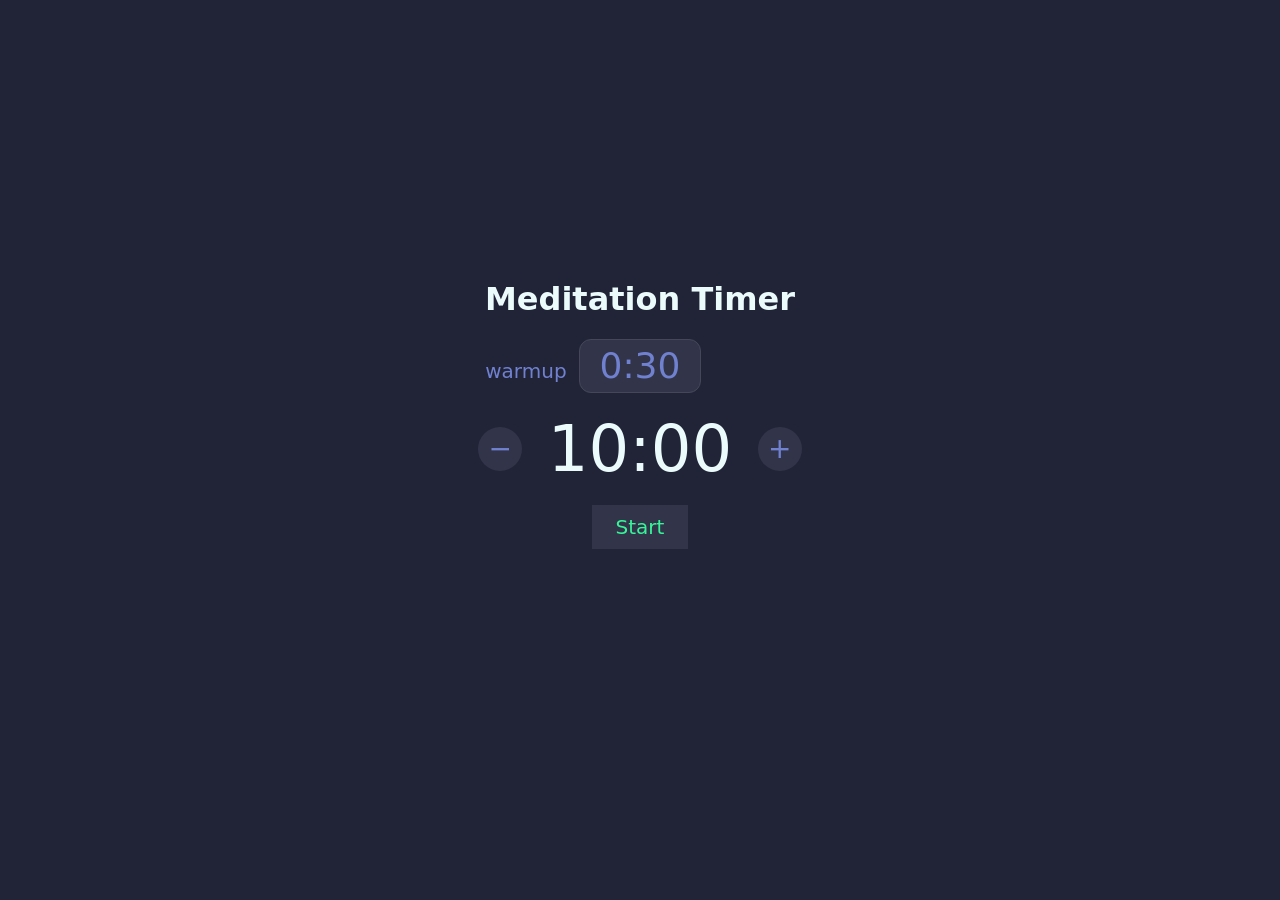
==== docs/index.html @ ce596954 "fixed a timer drift" ====
<!doctype html>
<html lang="en">

<head>
  <meta charset="utf-8">
  <meta name="viewport" content="width=device-width, initial-scale=1, viewport-fit=cover">
  <title>Timer</title>

  <!-- PWA / home screen install -->
  <link rel="manifest" href="manifest.webmanifest">
  <meta name="theme-color" content="#212337">
  <meta name="color-scheme" content="dark">
  <!-- paints the background before style.css loads, so there's no white flash -->
  <style>
    html {
      background: #212337;
    }
  </style>
  <link rel="icon" href="icons/icon.svg" type="image/svg+xml">
  <link rel="apple-touch-icon" href="icons/icon-180.png">
  <meta name="apple-mobile-web-app-capable" content="yes">
  <meta name="mobile-web-app-capable" content="yes">
  <meta name="apple-mobile-web-app-status-bar-style" content="black-translucent">
  <meta name="apple-mobile-web-app-title" content="Timer">

  <link rel="stylesheet" href="style.css">
  <script src="elm.js"></script>
</head>

<body>
  <div id="app"></div>
  <script>
    var stored = null;
    try {stored = localStorage.getItem("settings");} catch (e) { }

    var app = Elm.Main.init({node: document.getElementById("app"), flags: stored});

    var wakeLock = null;
    var wakeLockPending = false;
    var wantAwake = false;

    function acquireWakeLock() {
      if (wakeLock || wakeLockPending) return;
      wakeLockPending = true;

      navigator.wakeLock.request("screen")
        .then(function (lock) {
          wakeLockPending = false;
          if (!wantAwake) {lock.release(); return;}
          wakeLock = lock;
          lock.addEventListener("release", function () {
            wakeLock = null;
            if (!wantAwake) return;               // we released it ourselves

            if (document.hasFocus()) {
              acquireWakeLock();                   // system released it while we're in front
            } else if (app.ports.pageHidden) {
              app.ports.pageHidden.send(null);     // page went away
            }
          });
        })
        .catch(function (err) {
          wakeLockPending = false;
          console.warn("Wake lock failed:", err);
        });
    }

    app.ports.keepAwake.subscribe(function (on) {
      // try to recover broken audio context, in a case iOS left it attached to the previous output
      if (on) newAudioContext();

      wantAwake = on;
      if (!("wakeLock" in navigator)) return;

      if (on && !wakeLock) {
        acquireWakeLock();
      } else if (!on && wakeLock) {
        wakeLock.release();
        wakeLock = null;
      }
    });

    // --- Audio ---

    var audioCtx = null;
    var playing = [];
    var buffers = {};
    var decoder = new OfflineAudioContext(1, 1, 48000); // only decodes audio

    function newAudioContext() {
      if (audioCtx) audioCtx.close().catch(() => { });
      playing = [];
      var ctx = new AudioContext();
      ctx.onstatechange = () => console.log("audio:", ctx.state);
      ctx.resume().catch(() => { });
      audioCtx = ctx;
    }

    function releaseAudio() {
      if (wantAwake || playing.length > 0 || !audioCtx) return;
      audioCtx.close().catch(() => { });
      audioCtx = null;
    }

    ["starting", "interval-1", "interval-2", "interval-3", "final"].forEach(function (name) {
      fetch("sounds/" + name + ".mp3")
        .then(r => {
          if (!r.ok) throw new Error("HTTP " + r.status);
          return r.arrayBuffer();
        })
        .then(data => decoder.decodeAudioData(data))
        .then(buf => buffers[name] = buf)
        .catch(err => console.warn("Failed to load sound:", name, err))
    })

    // Browsers only allow audio after a user gesture, and iOS suspends or
    // interrupts the context (backgrounding, calls, route changes), so recover on every tap
    function unlockAudio() {
      if (!audioCtx) return;
      if (audioCtx.state === "interrupted" || audioCtx.state === "closed") newAudioContext();
      if (audioCtx.state !== "running") audioCtx.resume().catch(() => { });
    }

    ["click", "touchend", "keydown"].forEach(type => document.addEventListener(type, unlockAudio))

    // iOS: play even when the ringer switch is on silent (Safari 17+)
    if (navigator.audioSession) navigator.audioSession.type = "playback";

    if (app.ports && app.ports.playBell) {
      app.ports.playBell.subscribe(function (name) {
        if (!audioCtx) return;

        var buf = buffers[name];
        if (!buf) {console.warn("Sound not loaded:", name); return;}

        // an interrupted context can often resume without a tap once the interruption ends
        if (audioCtx.state !== "running") audioCtx.resume().catch(() => { });

        var ctx = audioCtx;
        var gain = ctx.createGain();
        var src = ctx.createBufferSource();
        src.buffer = buf;
        src.connect(gain).connect(ctx.destination);

        var entry = {src: src, gain: gain};
        playing.push(entry);
        src.onended = () => {
          playing = playing.filter(e => e !== entry);
          releaseAudio();
        }
        src.start();
      });
    }

    if (app.ports && app.ports.stopBells) {
      app.ports.stopBells.subscribe(function () {
        if (!audioCtx) return;

        var t = audioCtx.currentTime;
        playing.forEach(function (e) {
          e.gain.gain.setValueAtTime(e.gain.gain.value, t);
          e.gain.gain.linearRampToValueAtTime(0, t + 0.3);
          e.src.stop(t + 0.3);
        });

        playing = [];
        setTimeout(releaseAudio, 400);
      });
    }

    // - Settings
    if (app.ports && app.ports.saveSettings) {
      app.ports.saveSettings.subscribe(function (settings) {
        try {localStorage.setItem("settings", JSON.stringify(settings));}
        catch (e) {console.warn("Failed to save settings: ", e);}
      });
    }

    // Service worker enables offline use + installability. Skipped on
    // localhost so it doesn't cache stale builds during elm-live sessions.
    var isLocal = ["localhost", "127.0.0.1"].indexOf(location.hostname) !== -1;
    if ("serviceWorker" in navigator && !isLocal) {
      navigator.serviceWorker.register("sw.js");
    }
  </script>
</body>

</html>
---- docs/style.css ----
/* Layout and styling live in elm-ui; this only covers what it can't reach. */

html,
body {
  margin: 0;
  height: 100%;
  background: #212337;
  -webkit-tap-highlight-color: transparent;
  -webkit-user-select: none;
  user-select: none;
  touch-action: manipulation;
}

*,
*::before,
*::after {
  -webkit-user-select: none;
  user-select: none;
}

::selection {
  background: transparent;
}

#app,
body>div {
  padding: env(safe-area-inset-top) env(safe-area-inset-right) env(safe-area-inset-bottom) env(safe-area-inset-left);
}
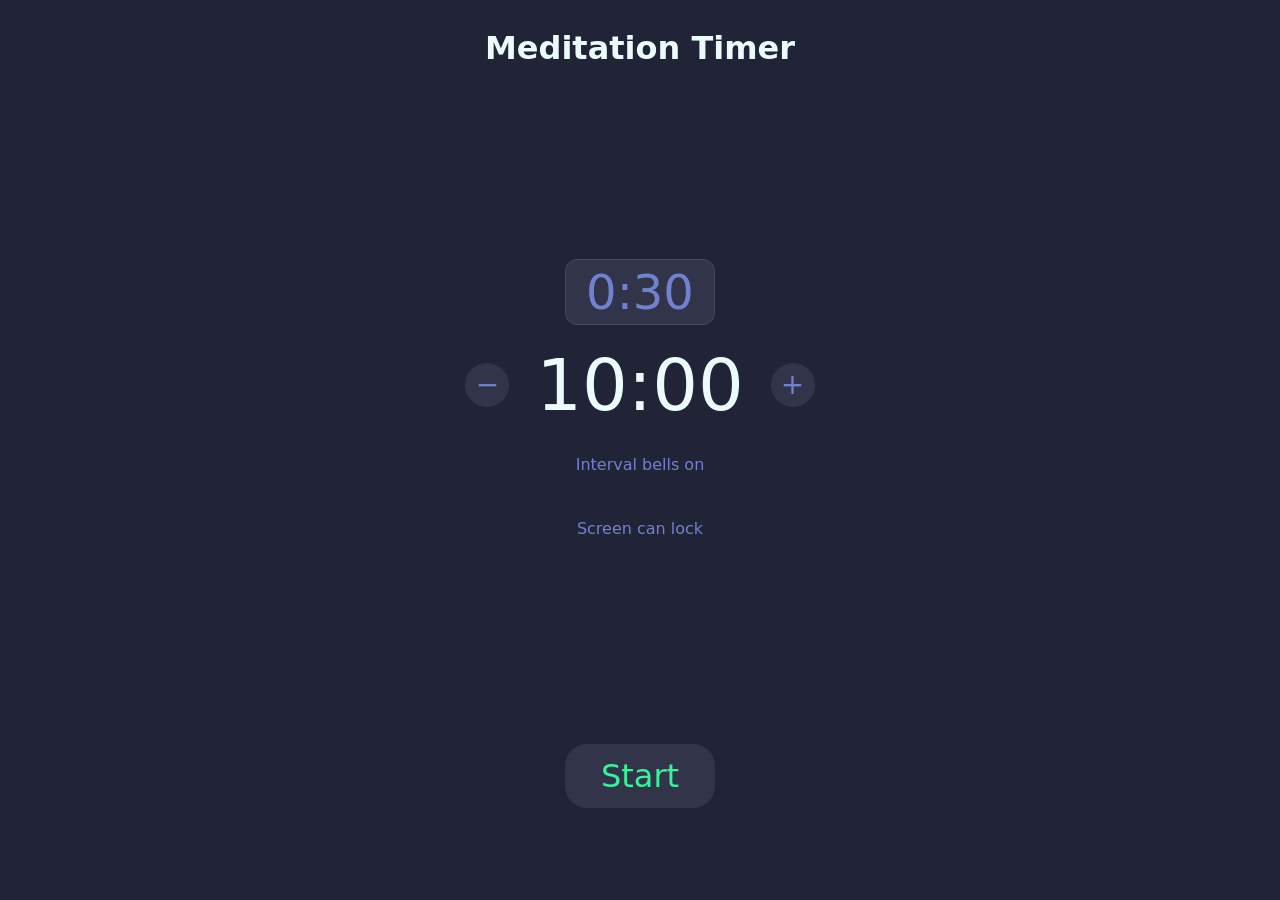
==== commit ead24130: "implemented optional keep screen awake + added interval bells toggle" ====
--- a/docs/index.html
+++ b/docs/index.html
@@ -25,6 +25,7 @@
 
   <link rel="stylesheet" href="style.css">
   <script src="elm.js"></script>
+  <script src="session.js"></script>
 </head>
 
 <body>
@@ -50,13 +51,7 @@
           wakeLock = lock;
           lock.addEventListener("release", function () {
             wakeLock = null;
-            if (!wantAwake) return;               // we released it ourselves
-
-            if (document.hasFocus()) {
-              acquireWakeLock();                   // system released it while we're in front
-            } else if (app.ports.pageHidden) {
-              app.ports.pageHidden.send(null);     // page went away
-            }
+            if (wantAwake && document.visibilityState === "visible") acquireWakeLock();
           });
         })
         .catch(function (err) {
@@ -65,107 +60,31 @@
         });
     }
 
-    app.ports.keepAwake.subscribe(function (on) {
-      // try to recover broken audio context, in a case iOS left it attached to the previous output
-      if (on) newAudioContext();
+    document.addEventListener("visibilitychange", function () {
+      if (document.visibilityState === "visible" && wantAwake) acquireWakeLock();
+    });
 
-      wantAwake = on;
+    app.ports.keepAwake.subscribe(function (awake) {
+      Session.setActive(awake.session);
+
+      wantAwake = awake.screen;
       if (!("wakeLock" in navigator)) return;
 
-      if (on && !wakeLock) {
+      if (wantAwake && !wakeLock) {
         acquireWakeLock();
-      } else if (!on && wakeLock) {
+      } else if (!wantAwake && wakeLock) {
         wakeLock.release();
         wakeLock = null;
       }
     });
 
-    // --- Audio ---
-
-    var audioCtx = null;
-    var playing = [];
-    var buffers = {};
-    var decoder = new OfflineAudioContext(1, 1, 48000); // only decodes audio
-
-    function newAudioContext() {
-      if (audioCtx) audioCtx.close().catch(() => { });
-      playing = [];
-      var ctx = new AudioContext();
-      ctx.onstatechange = () => console.log("audio:", ctx.state);
-      ctx.resume().catch(() => { });
-      audioCtx = ctx;
-    }
-
-    function releaseAudio() {
-      if (wantAwake || playing.length > 0 || !audioCtx) return;
-      audioCtx.close().catch(() => { });
-      audioCtx = null;
-    }
-
-    ["starting", "interval-1", "interval-2", "interval-3", "final"].forEach(function (name) {
-      fetch("sounds/" + name + ".mp3")
-        .then(r => {
-          if (!r.ok) throw new Error("HTTP " + r.status);
-          return r.arrayBuffer();
-        })
-        .then(data => decoder.decodeAudioData(data))
-        .then(buf => buffers[name] = buf)
-        .catch(err => console.warn("Failed to load sound:", name, err))
-    })
-
-    // Browsers only allow audio after a user gesture, and iOS suspends or
-    // interrupts the context (backgrounding, calls, route changes), so recover on every tap
-    function unlockAudio() {
-      if (!audioCtx) return;
-      if (audioCtx.state === "interrupted" || audioCtx.state === "closed") newAudioContext();
-      if (audioCtx.state !== "running") audioCtx.resume().catch(() => { });
-    }
-
-    ["click", "touchend", "keydown"].forEach(type => document.addEventListener(type, unlockAudio))
-
-    // iOS: play even when the ringer switch is on silent (Safari 17+)
-    if (navigator.audioSession) navigator.audioSession.type = "playback";
 
     if (app.ports && app.ports.playBell) {
-      app.ports.playBell.subscribe(function (name) {
-        if (!audioCtx) return;
-
-        var buf = buffers[name];
-        if (!buf) {console.warn("Sound not loaded:", name); return;}
-
-        // an interrupted context can often resume without a tap once the interruption ends
-        if (audioCtx.state !== "running") audioCtx.resume().catch(() => { });
-
-        var ctx = audioCtx;
-        var gain = ctx.createGain();
-        var src = ctx.createBufferSource();
-        src.buffer = buf;
-        src.connect(gain).connect(ctx.destination);
-
-        var entry = {src: src, gain: gain};
-        playing.push(entry);
-        src.onended = () => {
-          playing = playing.filter(e => e !== entry);
-          releaseAudio();
-        }
-        src.start();
-      });
+      app.ports.playBell.subscribe(name => Session.play(name));
     }
 
     if (app.ports && app.ports.stopBells) {
-      app.ports.stopBells.subscribe(function () {
-        if (!audioCtx) return;
-
-        var t = audioCtx.currentTime;
-        playing.forEach(function (e) {
-          e.gain.gain.setValueAtTime(e.gain.gain.value, t);
-          e.gain.gain.linearRampToValueAtTime(0, t + 0.3);
-          e.src.stop(t + 0.3);
-        });
-
-        playing = [];
-        setTimeout(releaseAudio, 400);
-      });
+      app.ports.stopBells.subscribe(() => Session.stop());
     }
 
     // - Settings
--- a/docs/style.css
+++ b/docs/style.css
@@ -20,9 +20,4 @@
 
 ::selection {
   background: transparent;
-}
-
-#app,
-body>div {
-  padding: env(safe-area-inset-top) env(safe-area-inset-right) env(safe-area-inset-bottom) env(safe-area-inset-left);
 }
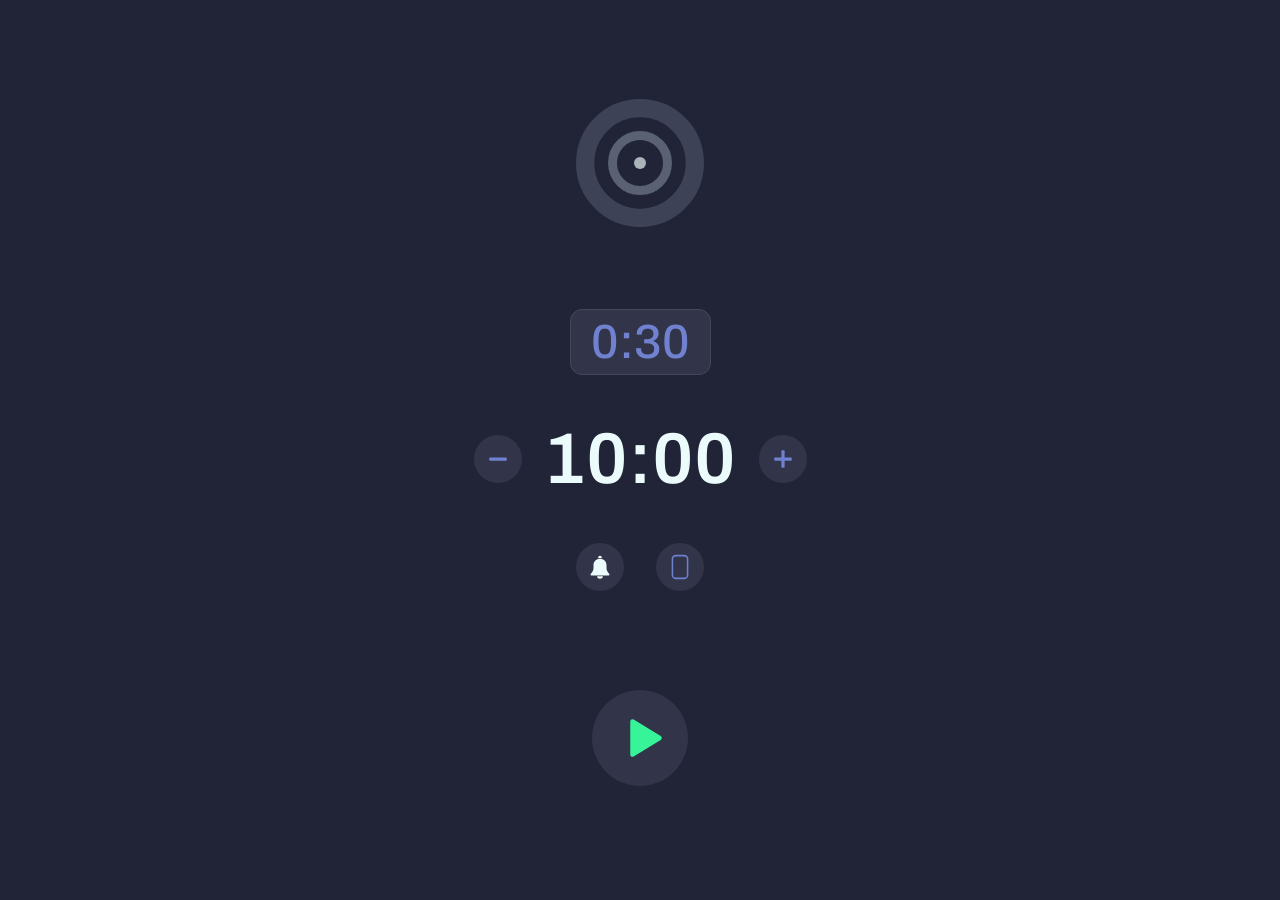
==== commit 35b109c1: "icons + adjusted sounds + haptic feedback" ====
--- a/docs/index.html
+++ b/docs/index.html
@@ -23,9 +23,12 @@
   <meta name="apple-mobile-web-app-status-bar-style" content="black-translucent">
   <meta name="apple-mobile-web-app-title" content="Timer">
 
+  <link rel="preload" href="fonts/montserrat.woff2" as="font" type="font/woff2" crossorigin>
+
   <link rel="stylesheet" href="style.css">
   <script src="elm.js"></script>
   <script src="session.js"></script>
+  <script src="haptic.js" defer></script>
 </head>
 
 <body>
--- a/docs/style.css
+++ b/docs/style.css
@@ -1,4 +1,12 @@
 /* Layout and styling live in elm-ui; this only covers what it can't reach. */
+
+@font-face {
+  font-family: "Archivo";
+  src: url("fonts/archivo.woff2") format("woff2");
+  font-weight: 100 900;
+  font-style: normal;
+  font-display: swap;
+}
 
 html,
 body {
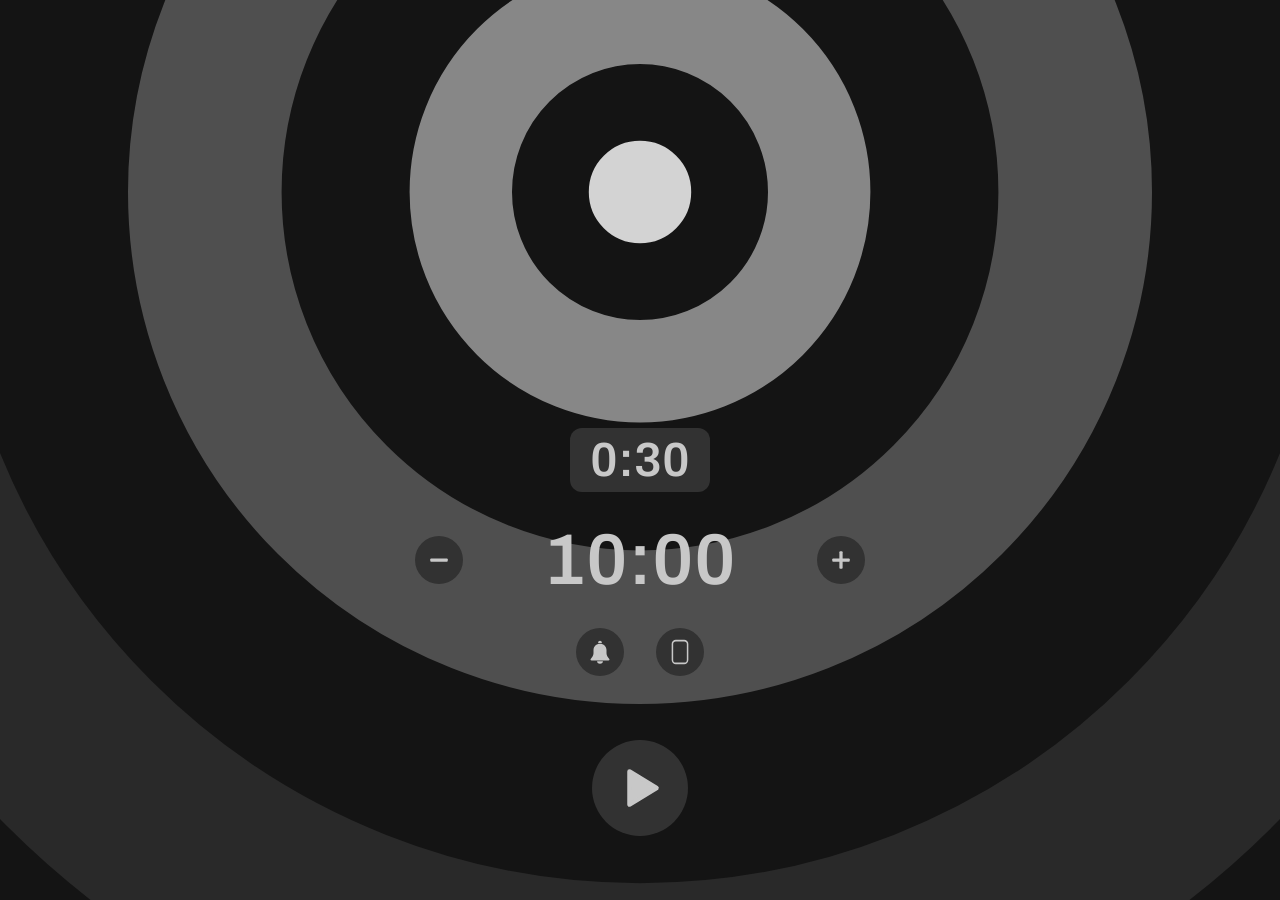
==== commit 06446a62: "styling" ====
--- a/docs/index.html
+++ b/docs/index.html
@@ -23,7 +23,7 @@
   <meta name="apple-mobile-web-app-status-bar-style" content="black-translucent">
   <meta name="apple-mobile-web-app-title" content="Timer">
 
-  <link rel="preload" href="fonts/montserrat.woff2" as="font" type="font/woff2" crossorigin>
+  <link rel="preload" href="fonts/archivo.woff2" as="font" type="font/woff2" crossorigin>
 
   <link rel="stylesheet" href="style.css">
   <script src="elm.js"></script>
--- a/docs/style.css
+++ b/docs/style.css
@@ -12,11 +12,23 @@
 body {
   margin: 0;
   height: 100%;
-  background: #212337;
+  background: #111111;
   -webkit-tap-highlight-color: transparent;
   -webkit-user-select: none;
   user-select: none;
   touch-action: manipulation;
+}
+
+.haptic-switch {
+  position: absolute;
+  top: 0;
+  left: 0;
+  width: 100%;
+  height: 100%;
+  margin: 0;
+  opacity: 0;
+  /* match the round buttons; clips taps, not just paint */
+  clip-path: inset(0 round 999px);
 }
 
 *,
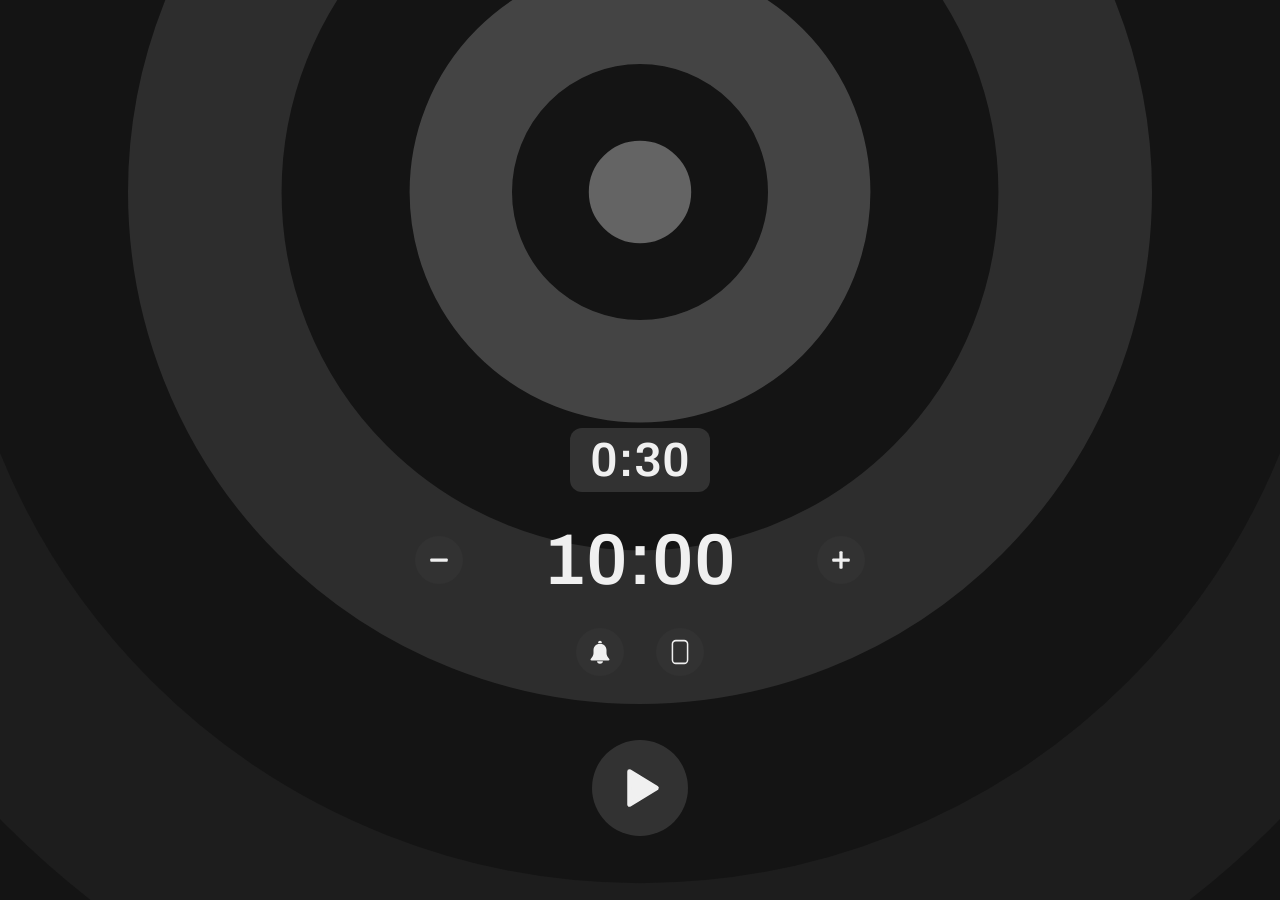
==== commit bf4db3e1: "background" ====
--- a/docs/index.html
+++ b/docs/index.html
@@ -8,12 +8,12 @@
 
   <!-- PWA / home screen install -->
   <link rel="manifest" href="manifest.webmanifest">
-  <meta name="theme-color" content="#212337">
+  <meta name="theme-color" content="#141414">
   <meta name="color-scheme" content="dark">
   <!-- paints the background before style.css loads, so there's no white flash -->
   <style>
     html {
-      background: #212337;
+      background: #141414;
     }
   </style>
   <link rel="icon" href="icons/icon.svg" type="image/svg+xml">
--- a/docs/style.css
+++ b/docs/style.css
@@ -12,7 +12,7 @@
 body {
   margin: 0;
   height: 100%;
-  background: #111111;
+  background: #141414;
   -webkit-tap-highlight-color: transparent;
   -webkit-user-select: none;
   user-select: none;
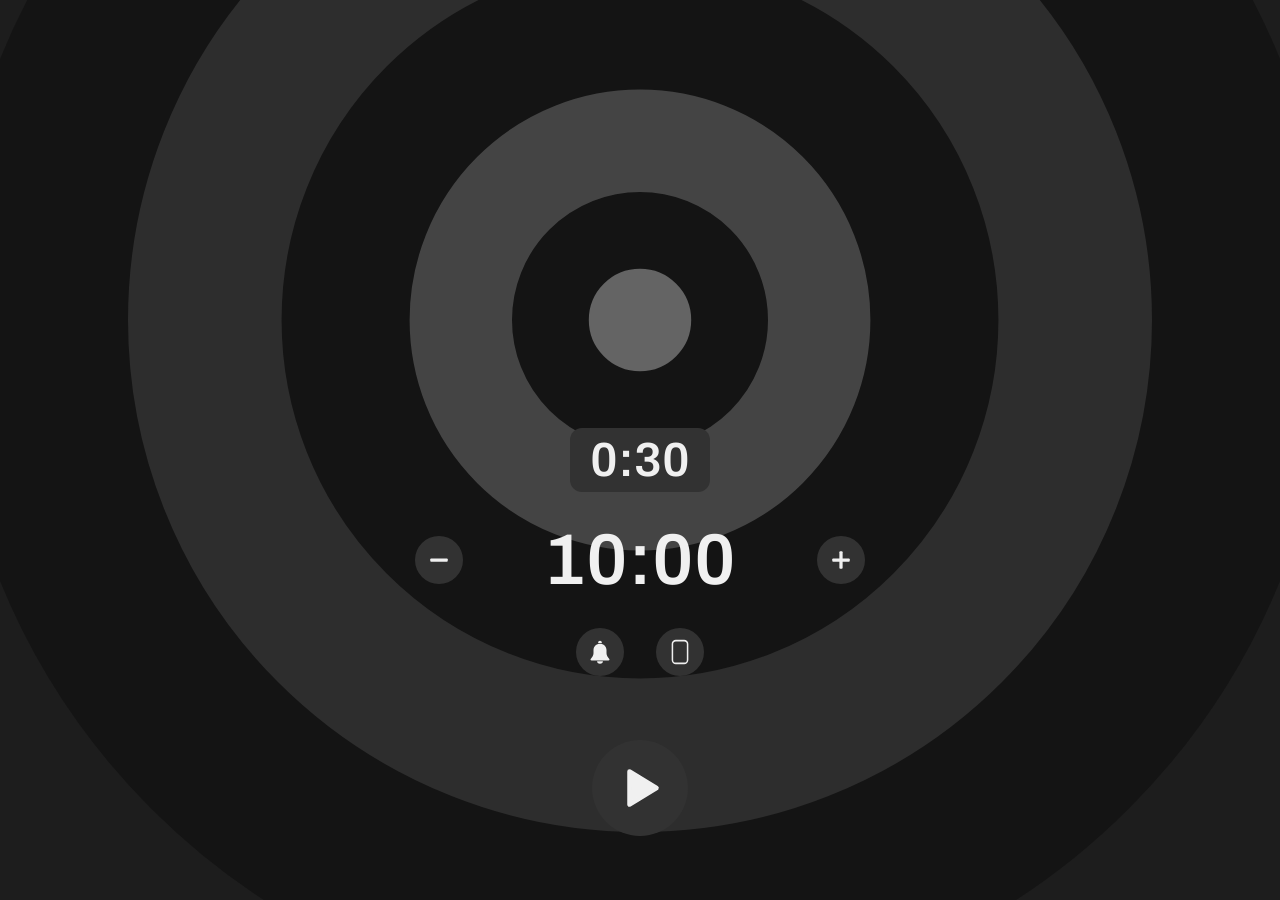
==== commit f3935e6c: "tune icon and animations" ====
--- a/docs/index.html
+++ b/docs/index.html
@@ -4,7 +4,7 @@
 <head>
   <meta charset="utf-8">
   <meta name="viewport" content="width=device-width, initial-scale=1, viewport-fit=cover">
-  <title>Timer</title>
+  <title>Bells – Meditation Timer</title>
 
   <!-- PWA / home screen install -->
   <link rel="manifest" href="manifest.webmanifest">
@@ -17,7 +17,7 @@
     }
   </style>
   <link rel="icon" href="icons/icon.svg" type="image/svg+xml">
-  <link rel="apple-touch-icon" href="icons/icon-180.png">
+  <link rel="apple-touch-icon" href="apple-touch-icon.png">
   <meta name="apple-mobile-web-app-capable" content="yes">
   <meta name="mobile-web-app-capable" content="yes">
   <meta name="apple-mobile-web-app-status-bar-style" content="black-translucent">
@@ -26,85 +26,12 @@
   <link rel="preload" href="fonts/archivo.woff2" as="font" type="font/woff2" crossorigin>
 
   <link rel="stylesheet" href="style.css">
-  <script src="elm.js"></script>
-  <script src="session.js"></script>
-  <script src="haptic.js" defer></script>
+  <!-- bundled from src/main.js by esbuild (`task dev` / `task dist`) -->
+  <script src="app.js" defer></script>
 </head>
 
 <body>
   <div id="app"></div>
-  <script>
-    var stored = null;
-    try {stored = localStorage.getItem("settings");} catch (e) { }
-
-    var app = Elm.Main.init({node: document.getElementById("app"), flags: stored});
-
-    var wakeLock = null;
-    var wakeLockPending = false;
-    var wantAwake = false;
-
-    function acquireWakeLock() {
-      if (wakeLock || wakeLockPending) return;
-      wakeLockPending = true;
-
-      navigator.wakeLock.request("screen")
-        .then(function (lock) {
-          wakeLockPending = false;
-          if (!wantAwake) {lock.release(); return;}
-          wakeLock = lock;
-          lock.addEventListener("release", function () {
-            wakeLock = null;
-            if (wantAwake && document.visibilityState === "visible") acquireWakeLock();
-          });
-        })
-        .catch(function (err) {
-          wakeLockPending = false;
-          console.warn("Wake lock failed:", err);
-        });
-    }
-
-    document.addEventListener("visibilitychange", function () {
-      if (document.visibilityState === "visible" && wantAwake) acquireWakeLock();
-    });
-
-    app.ports.keepAwake.subscribe(function (awake) {
-      Session.setActive(awake.session);
-
-      wantAwake = awake.screen;
-      if (!("wakeLock" in navigator)) return;
-
-      if (wantAwake && !wakeLock) {
-        acquireWakeLock();
-      } else if (!wantAwake && wakeLock) {
-        wakeLock.release();
-        wakeLock = null;
-      }
-    });
-
-
-    if (app.ports && app.ports.playBell) {
-      app.ports.playBell.subscribe(name => Session.play(name));
-    }
-
-    if (app.ports && app.ports.stopBells) {
-      app.ports.stopBells.subscribe(() => Session.stop());
-    }
-
-    // - Settings
-    if (app.ports && app.ports.saveSettings) {
-      app.ports.saveSettings.subscribe(function (settings) {
-        try {localStorage.setItem("settings", JSON.stringify(settings));}
-        catch (e) {console.warn("Failed to save settings: ", e);}
-      });
-    }
-
-    // Service worker enables offline use + installability. Skipped on
-    // localhost so it doesn't cache stale builds during elm-live sessions.
-    var isLocal = ["localhost", "127.0.0.1"].indexOf(location.hostname) !== -1;
-    if ("serviceWorker" in navigator && !isLocal) {
-      navigator.serviceWorker.register("sw.js");
-    }
-  </script>
 </body>
 
 </html>
--- a/docs/style.css
+++ b/docs/style.css
@@ -17,6 +17,7 @@
   -webkit-user-select: none;
   user-select: none;
   touch-action: manipulation;
+  overscroll-behavior: none;
 }
 
 .haptic-switch {
@@ -31,6 +32,71 @@
   clip-path: inset(0 round 999px);
 }
 
+.ring-in,
+.ring-out {
+  opacity: var(--o);
+  /* scale each ring around its own centre, whatever cx/cy Ui.logo uses */
+  transform-box: fill-box;
+  transform-origin: center;
+  animation-fill-mode: both;
+}
+
+.ring-in {
+  animation-name: ring-in;
+  animation-duration: 1s;
+  animation-timing-function: ease-in-out;
+  animation-delay: calc(var(--i) * 0.35s);
+}
+
+.ring-out {
+  --slow: 3;
+  animation-name: ring-out;
+  animation-duration: calc(var(--slow) * 1.5s);
+  animation-delay: calc(var(--slow) * (var(--i) * var(--i) * 0.3s));
+  animation-timing-function: ease-out;
+}
+
+@keyframes ring-in {
+  0% {
+    opacity: 0;
+    transform: scale(0.90);
+  }
+
+  60% {
+    opacity: min(1, calc(var(--o) * 1.3 + 0.12));
+    stroke: #888;
+  }
+
+  90% {
+    transform: scale(1.05);
+  }
+
+  100% {
+    opacity: var(--o);
+    transform: scale(1);
+  }
+}
+
+@keyframes ring-out {
+  0% {
+    opacity: var(--o);
+  }
+
+  100% {
+    opacity: 0;
+  }
+}
+
+@media (prefers-reduced-motion: reduce) {
+
+  .ring-in,
+  .ring-out {
+    animation-delay: 0s;
+    animation-duration: 1ms;
+    transform: none !important;
+  }
+}
+
 *,
 *::before,
 *::after {
